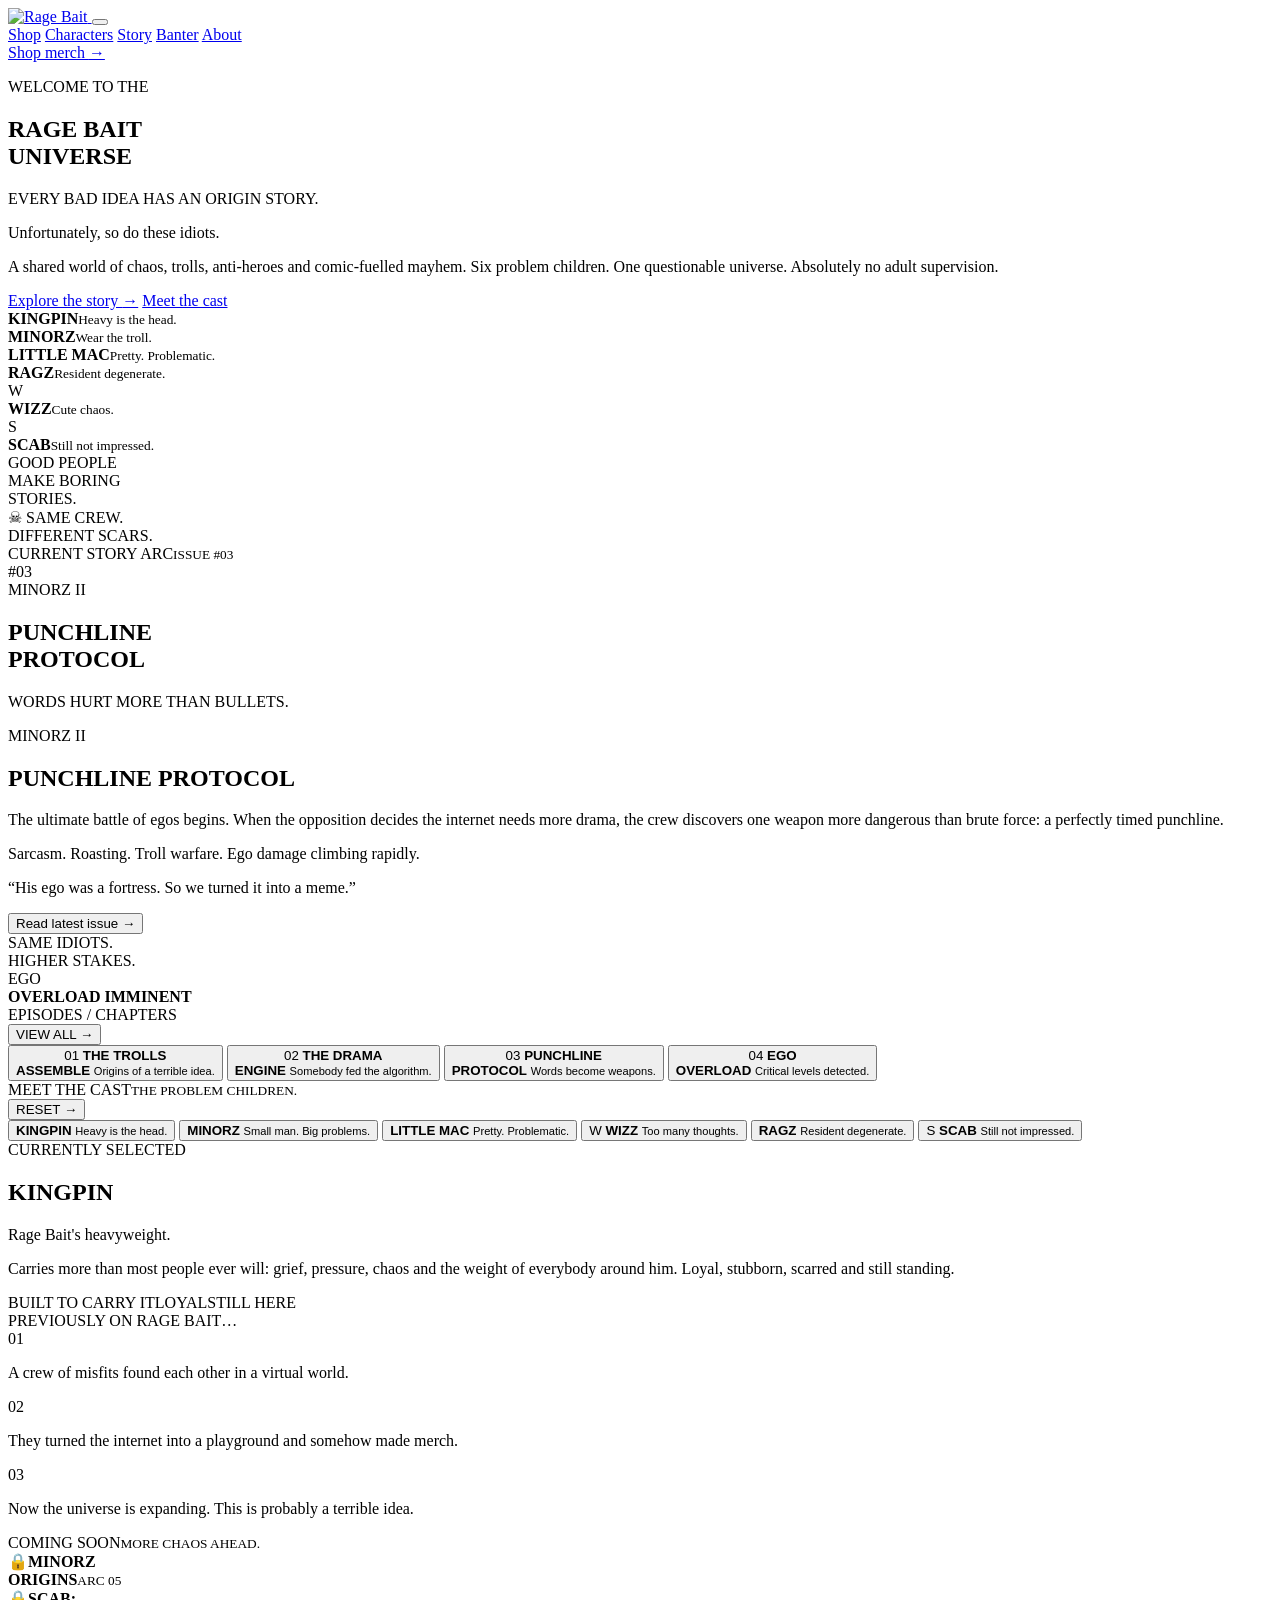
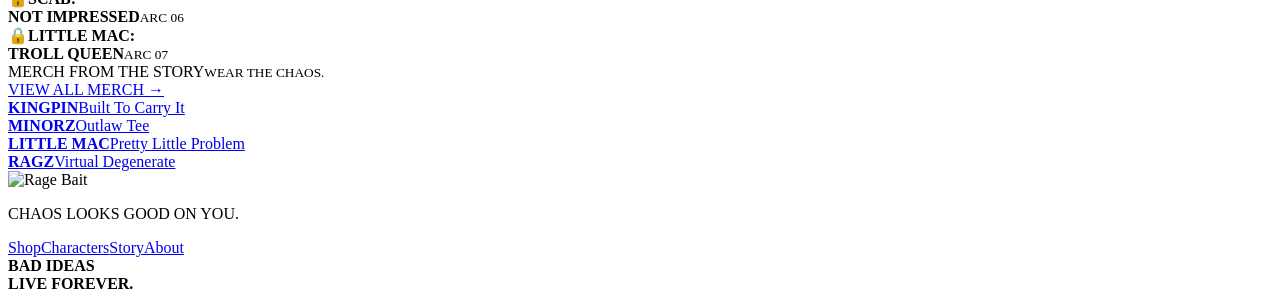
==== index.html @ 1a8d3528 "Add Universe preview homepage" ====
<!doctype html>
<html lang="en">
<head>
  <meta charset="utf-8">
  <meta name="viewport" content="width=device-width, initial-scale=1">
  <title>Rage Bait Universe | Stories, Characters & Chaos</title>
  <meta name="description" content="Enter the Rage Bait Universe. Meet the crew, follow the story arcs and discover the chaos behind the merch.">
  <link rel="preconnect" href="https://fonts.googleapis.com">
  <link rel="preconnect" href="https://fonts.gstatic.com" crossorigin>
  <link href="https://fonts.googleapis.com/css2?family=Anton&family=Inter:wght@400;600;700;800;900&display=swap" rel="stylesheet">
  <link rel="stylesheet" href="styles.css?v=universe1">
  <link rel="stylesheet" href="story.css?v=universe1">
</head>
<body class="universe-page">
  <div class="noise"></div>

  <header class="site-header universe-header">
    <a class="universe-logo" href="https://brokensoulsandbackroads.github.io/rage-bait-apparel/" aria-label="Rage Bait home">
      <img src="https://raw.githubusercontent.com/brokensoulsandbackroads/rage-bait-apparel/main/assets/logo-rage-bait-header.png" alt="Rage Bait">
    </a>

    <button class="universe-menu-toggle" id="universeMenuToggle" aria-expanded="false" aria-controls="universeNav" aria-label="Open navigation">
      <span></span><span></span><span></span>
    </button>

    <nav class="universe-nav" id="universeNav" aria-label="Primary">
      <a href="https://brokensoulsandbackroads.github.io/rage-bait-apparel/">Shop</a>
      <a href="#cast">Characters</a>
      <a class="active" href="#top">Story</a>
      <a href="https://brokensoulsandbackroads.github.io/rage-bait-apparel/banter-admin.html">Banter</a>
      <a href="https://brokensoulsandbackroads.github.io/rage-bait-apparel/#story">About</a>
    </nav>

    <a class="shop-pill" href="https://brokensoulsandbackroads.github.io/rage-bait-apparel/#products">Shop merch <span>→</span></a>
  </header>

  <main id="top">
    <section class="universe-hero">
      <div class="universe-hero-copy">
        <p class="paint-kicker">WELCOME TO THE</p>
        <h1><span>RAGE BAIT</span><br>UNIVERSE</h1>
        <p class="origin-line">EVERY BAD IDEA HAS AN ORIGIN STORY.</p>
        <p class="origin-sub">Unfortunately, so do these idiots.</p>
        <p class="hero-intro">A shared world of chaos, trolls, anti-heroes and comic-fuelled mayhem. Six problem children. One questionable universe. Absolutely no adult supervision.</p>
        <div class="hero-buttons">
          <a class="comic-button acid" href="#current-arc">Explore the story <span>→</span></a>
          <a class="comic-button ghost" href="#cast">Meet the cast</a>
        </div>
      </div>

      <div class="universe-hero-art" aria-label="Rage Bait character universe">
        <div class="hero-grid">
          <article class="hero-character kingpin">
            <div class="hero-character-art remote-photo kingpin-photo"></div>
            <div class="hero-character-label"><strong>KINGPIN</strong><small>Heavy is the head.</small></div>
          </article>
          <article class="hero-character minorz">
            <div class="hero-character-art remote-photo minorz-photo"></div>
            <div class="hero-character-label"><strong>MINORZ</strong><small>Wear the troll.</small></div>
          </article>
          <article class="hero-character littlemac">
            <div class="hero-character-art remote-photo littlemac-photo"></div>
            <div class="hero-character-label"><strong>LITTLE MAC</strong><small>Pretty. Problematic.</small></div>
          </article>
          <article class="hero-character ragz">
            <div class="hero-character-art remote-photo ragz-photo"></div>
            <div class="hero-character-label"><strong>RAGZ</strong><small>Resident degenerate.</small></div>
          </article>
          <article class="hero-character wizz placeholder-character">
            <div class="hero-character-art"><span>W</span></div>
            <div class="hero-character-label"><strong>WIZZ</strong><small>Cute chaos.</small></div>
          </article>
          <article class="hero-character scab placeholder-character">
            <div class="hero-character-art"><span>S</span></div>
            <div class="hero-character-label"><strong>SCAB</strong><small>Still not impressed.</small></div>
          </article>
        </div>
        <div class="hero-graffiti g1">GOOD PEOPLE<br>MAKE BORING<br>STORIES.</div>
        <div class="hero-graffiti g2">☠ SAME CREW.<br>DIFFERENT SCARS.</div>
      </div>
    </section>

    <div class="ripped-divider"></div>

    <section class="arc-section section-shell" id="current-arc">
      <div class="comic-section-title"><span>CURRENT STORY ARC</span><small>ISSUE #03</small></div>

      <div class="arc-feature">
        <article class="issue-cover issue-cover-main" tabindex="0" aria-label="Minorz II Punchline Protocol">
          <div class="issue-number">#03</div>
          <div class="issue-spray">MINORZ II</div>
          <h2>PUNCHLINE<br>PROTOCOL</h2>
          <div class="cover-art minorz-cover"></div>
          <p>WORDS HURT MORE THAN BULLETS.</p>
        </article>

        <div class="arc-copy">
          <p class="arc-overline">MINORZ II</p>
          <h2>PUNCHLINE PROTOCOL</h2>
          <p>The ultimate battle of egos begins. When the opposition decides the internet needs more drama, the crew discovers one weapon more dangerous than brute force: a perfectly timed punchline.</p>
          <p>Sarcasm. Roasting. Troll warfare. Ego damage climbing rapidly.</p>
          <p class="arc-quote">“His ego was a fortress. So we turned it into a meme.”</p>
          <button class="comic-button acid" type="button" data-open-chapter="03">Read latest issue <span>→</span></button>
        </div>

        <div class="arc-side-panel">
          <span class="hand-note">SAME IDIOTS.<br>HIGHER STAKES.</span>
          <div class="ego-meter">
            <span>EGO</span>
            <div class="meter-track"><div class="meter-fill"></div></div>
            <strong>OVERLOAD IMMINENT</strong>
          </div>
        </div>
      </div>
    </section>

    <section class="chapters-section section-shell" id="chapters">
      <div class="section-row-title">
        <div class="comic-section-title"><span>EPISODES / CHAPTERS</span></div>
        <button class="text-button" type="button" id="showAllChapters">VIEW ALL →</button>
      </div>

      <div class="chapter-grid">
        <button class="chapter-card" type="button" data-chapter="01">
          <span class="chapter-no">01</span>
          <span class="chapter-art trolls-art"></span>
          <strong>THE TROLLS<br>ASSEMBLE</strong>
          <small>Origins of a terrible idea.</small>
        </button>
        <button class="chapter-card" type="button" data-chapter="02">
          <span class="chapter-no">02</span>
          <span class="chapter-art drama-art"></span>
          <strong>THE DRAMA<br>ENGINE</strong>
          <small>Somebody fed the algorithm.</small>
        </button>
        <button class="chapter-card active" type="button" data-chapter="03">
          <span class="chapter-no">03</span>
          <span class="chapter-art protocol-art"></span>
          <strong>PUNCHLINE<br>PROTOCOL</strong>
          <small>Words become weapons.</small>
        </button>
        <button class="chapter-card" type="button" data-chapter="04">
          <span class="chapter-no">04</span>
          <span class="chapter-art ego-art"></span>
          <strong>EGO<br>OVERLOAD</strong>
          <small>Critical levels detected.</small>
        </button>
      </div>
    </section>

    <section class="cast-section section-shell" id="cast">
      <div class="section-row-title">
        <div class="comic-section-title"><span>MEET THE CAST</span><small>THE PROBLEM CHILDREN.</small></div>
        <button class="text-button" type="button" id="resetCast">RESET →</button>
      </div>

      <div class="cast-layout">
        <div class="cast-grid" id="castGrid">
          <button class="cast-card active" type="button" data-cast="kingpin">
            <span class="cast-portrait kingpin-photo"></span>
            <strong>KINGPIN</strong>
            <small>Heavy is the head.</small>
          </button>
          <button class="cast-card" type="button" data-cast="minorz">
            <span class="cast-portrait minorz-photo"></span>
            <strong>MINORZ</strong>
            <small>Small man. Big problems.</small>
          </button>
          <button class="cast-card" type="button" data-cast="littlemac">
            <span class="cast-portrait littlemac-photo"></span>
            <strong>LITTLE MAC</strong>
            <small>Pretty. Problematic.</small>
          </button>
          <button class="cast-card" type="button" data-cast="wizz">
            <span class="cast-portrait cast-placeholder wizz-placeholder">W</span>
            <strong>WIZZ</strong>
            <small>Too many thoughts.</small>
          </button>
          <button class="cast-card" type="button" data-cast="ragz">
            <span class="cast-portrait ragz-photo"></span>
            <strong>RAGZ</strong>
            <small>Resident degenerate.</small>
          </button>
          <button class="cast-card" type="button" data-cast="scab">
            <span class="cast-portrait cast-placeholder scab-placeholder">S</span>
            <strong>SCAB</strong>
            <small>Still not impressed.</small>
          </button>
        </div>

        <aside class="cast-profile" id="castProfile" aria-live="polite">
          <span class="profile-kicker">CURRENTLY SELECTED</span>
          <h2 id="castName">KINGPIN</h2>
          <p class="profile-role" id="castRole">Rage Bait's heavyweight.</p>
          <p id="castBio">Carries more than most people ever will: grief, pressure, chaos and the weight of everybody around him. Loyal, stubborn, scarred and still standing.</p>
          <div class="profile-tags" id="castTags"><span>BUILT TO CARRY IT</span><span>LOYAL</span><span>STILL HERE</span></div>
        </aside>
      </div>
    </section>

    <section class="recap-coming section-shell">
      <div class="recap-block">
        <div class="comic-section-title"><span>PREVIOUSLY ON RAGE BAIT…</span></div>
        <div class="recap-panels">
          <article><span>01</span><p>A crew of misfits found each other in a virtual world.</p></article>
          <article><span>02</span><p>They turned the internet into a playground and somehow made merch.</p></article>
          <article><span>03</span><p>Now the universe is expanding. This is probably a terrible idea.</p></article>
        </div>
      </div>

      <div class="coming-block">
        <div class="comic-section-title"><span>COMING SOON</span><small>MORE CHAOS AHEAD.</small></div>
        <div class="coming-grid">
          <article class="locked-arc"><span>🔒</span><strong>MINORZ<br>ORIGINS</strong><small>ARC 05</small></article>
          <article class="locked-arc"><span>🔒</span><strong>SCAB:<br>NOT IMPRESSED</strong><small>ARC 06</small></article>
          <article class="locked-arc"><span>🔒</span><strong>LITTLE MAC:<br>TROLL QUEEN</strong><small>ARC 07</small></article>
        </div>
      </div>
    </section>

    <section class="story-merch section-shell" id="story-merch">
      <div class="section-row-title">
        <div class="comic-section-title"><span>MERCH FROM THE STORY</span><small>WEAR THE CHAOS.</small></div>
        <a class="text-button link-button" href="https://brokensoulsandbackroads.github.io/rage-bait-apparel/#products">VIEW ALL MERCH →</a>
      </div>

      <div class="story-merch-grid">
        <a class="story-product" href="https://brokensoulsandbackroads.github.io/rage-bait-apparel/#products">
          <div class="merch-image kingpin-merch"></div>
          <strong>KINGPIN</strong><span>Built To Carry It</span>
        </a>
        <a class="story-product" href="https://brokensoulsandbackroads.github.io/rage-bait-apparel/tees.html">
          <div class="merch-image minorz-merch"></div>
          <strong>MINORZ</strong><span>Outlaw Tee</span>
        </a>
        <a class="story-product" href="https://brokensoulsandbackroads.github.io/rage-bait-apparel/tees.html">
          <div class="merch-image littlemac-merch"></div>
          <strong>LITTLE MAC</strong><span>Pretty Little Problem</span>
        </a>
        <a class="story-product" href="https://brokensoulsandbackroads.github.io/rage-bait-apparel/hoodies.html">
          <div class="merch-image ragz-merch"></div>
          <strong>RAGZ</strong><span>Virtual Degenerate</span>
        </a>
      </div>
    </section>
  </main>

  <footer class="universe-footer">
    <img src="https://raw.githubusercontent.com/brokensoulsandbackroads/rage-bait-apparel/main/assets/logo-rage-bait-header.png" alt="Rage Bait">
    <p>CHAOS LOOKS GOOD ON YOU.</p>
    <nav aria-label="Footer"><a href="https://brokensoulsandbackroads.github.io/rage-bait-apparel/">Shop</a><a href="#cast">Characters</a><a href="#top">Story</a><a href="https://brokensoulsandbackroads.github.io/rage-bait-apparel/#story">About</a></nav>
    <strong>BAD IDEAS<br>LIVE FOREVER.</strong>
  </footer>

  <dialog class="chapter-dialog" id="chapterDialog">
    <button class="dialog-close" id="chapterClose" type="button" aria-label="Close chapter">×</button>
    <span class="profile-kicker" id="dialogIssue">ISSUE 03</span>
    <h2 id="dialogTitle">PUNCHLINE PROTOCOL</h2>
    <p id="dialogCopy">The comic reader is ready. Story panels will drop into this viewer as the artwork is created.</p>
    <div class="dialog-status"><span></span> COMIC ART IN PRODUCTION</div>
  </dialog>

  <script src="story.js?v=universe1"></script>
</body>
</html>
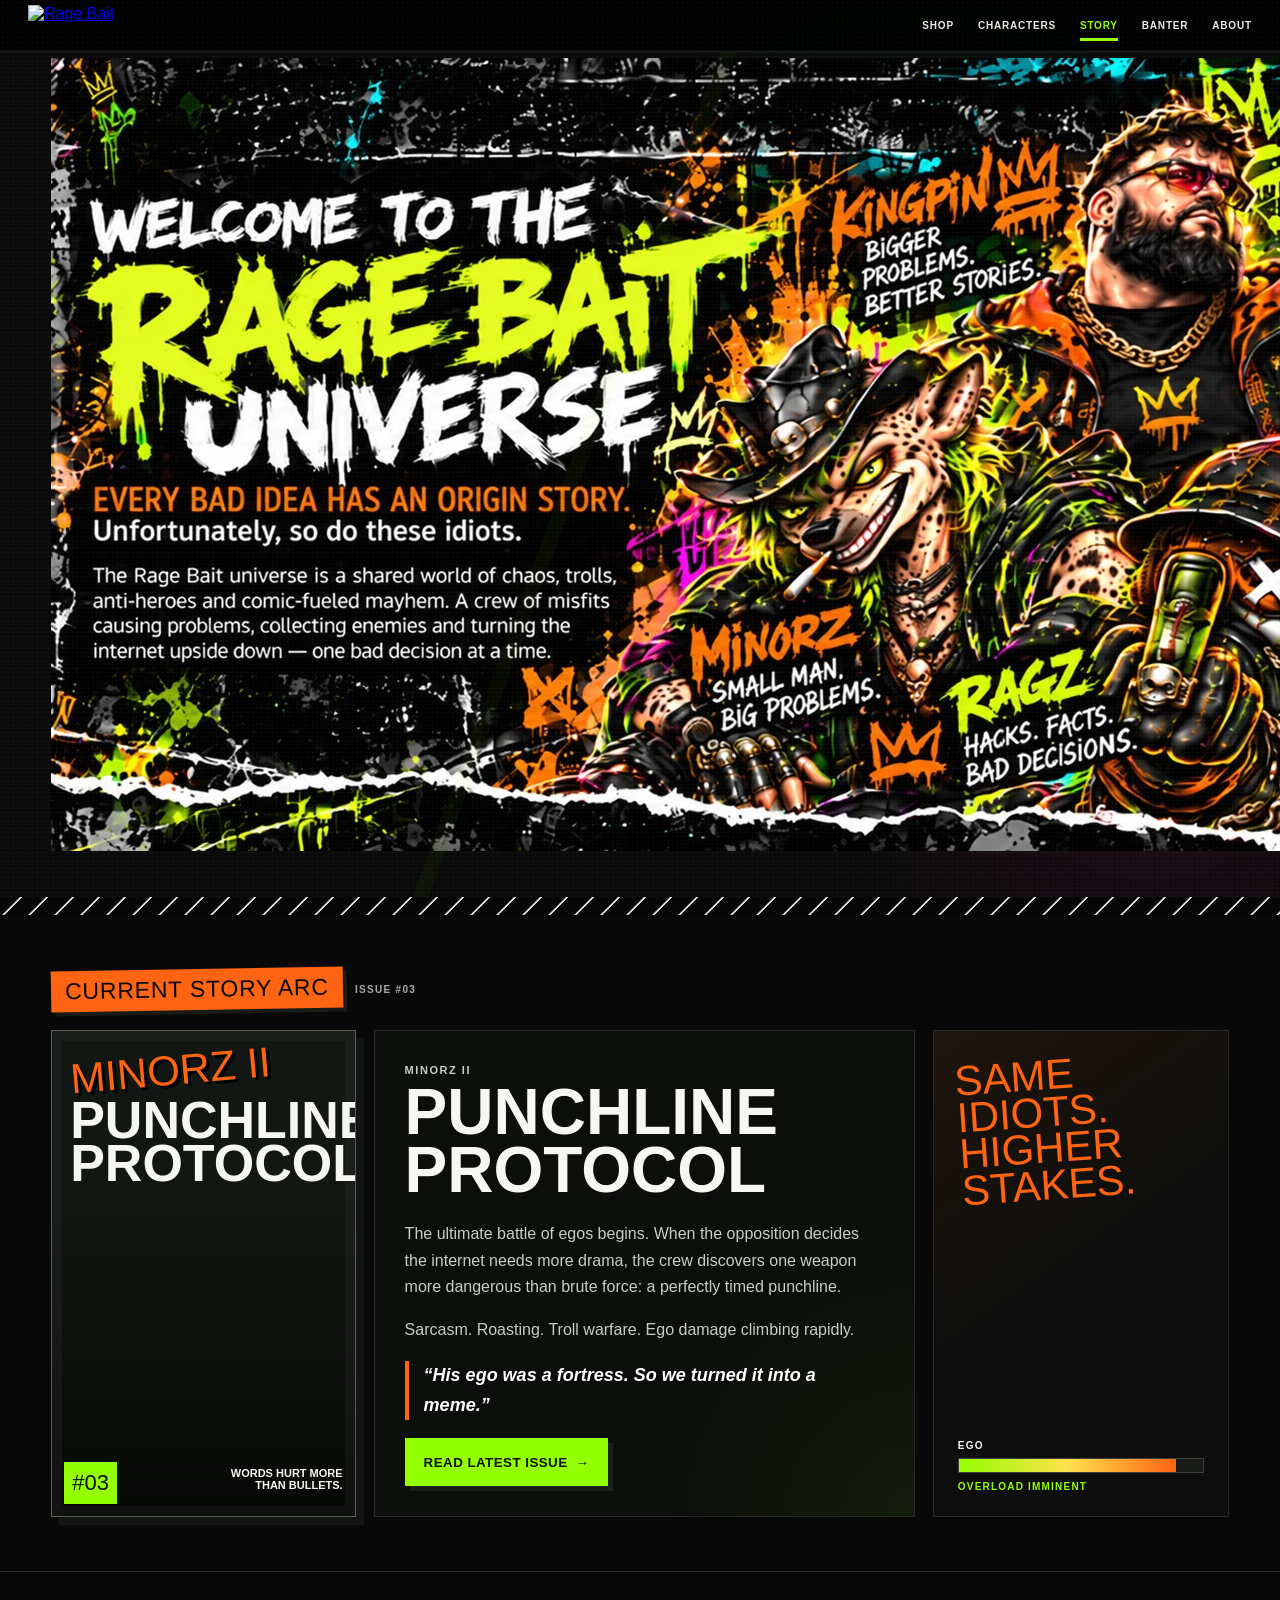
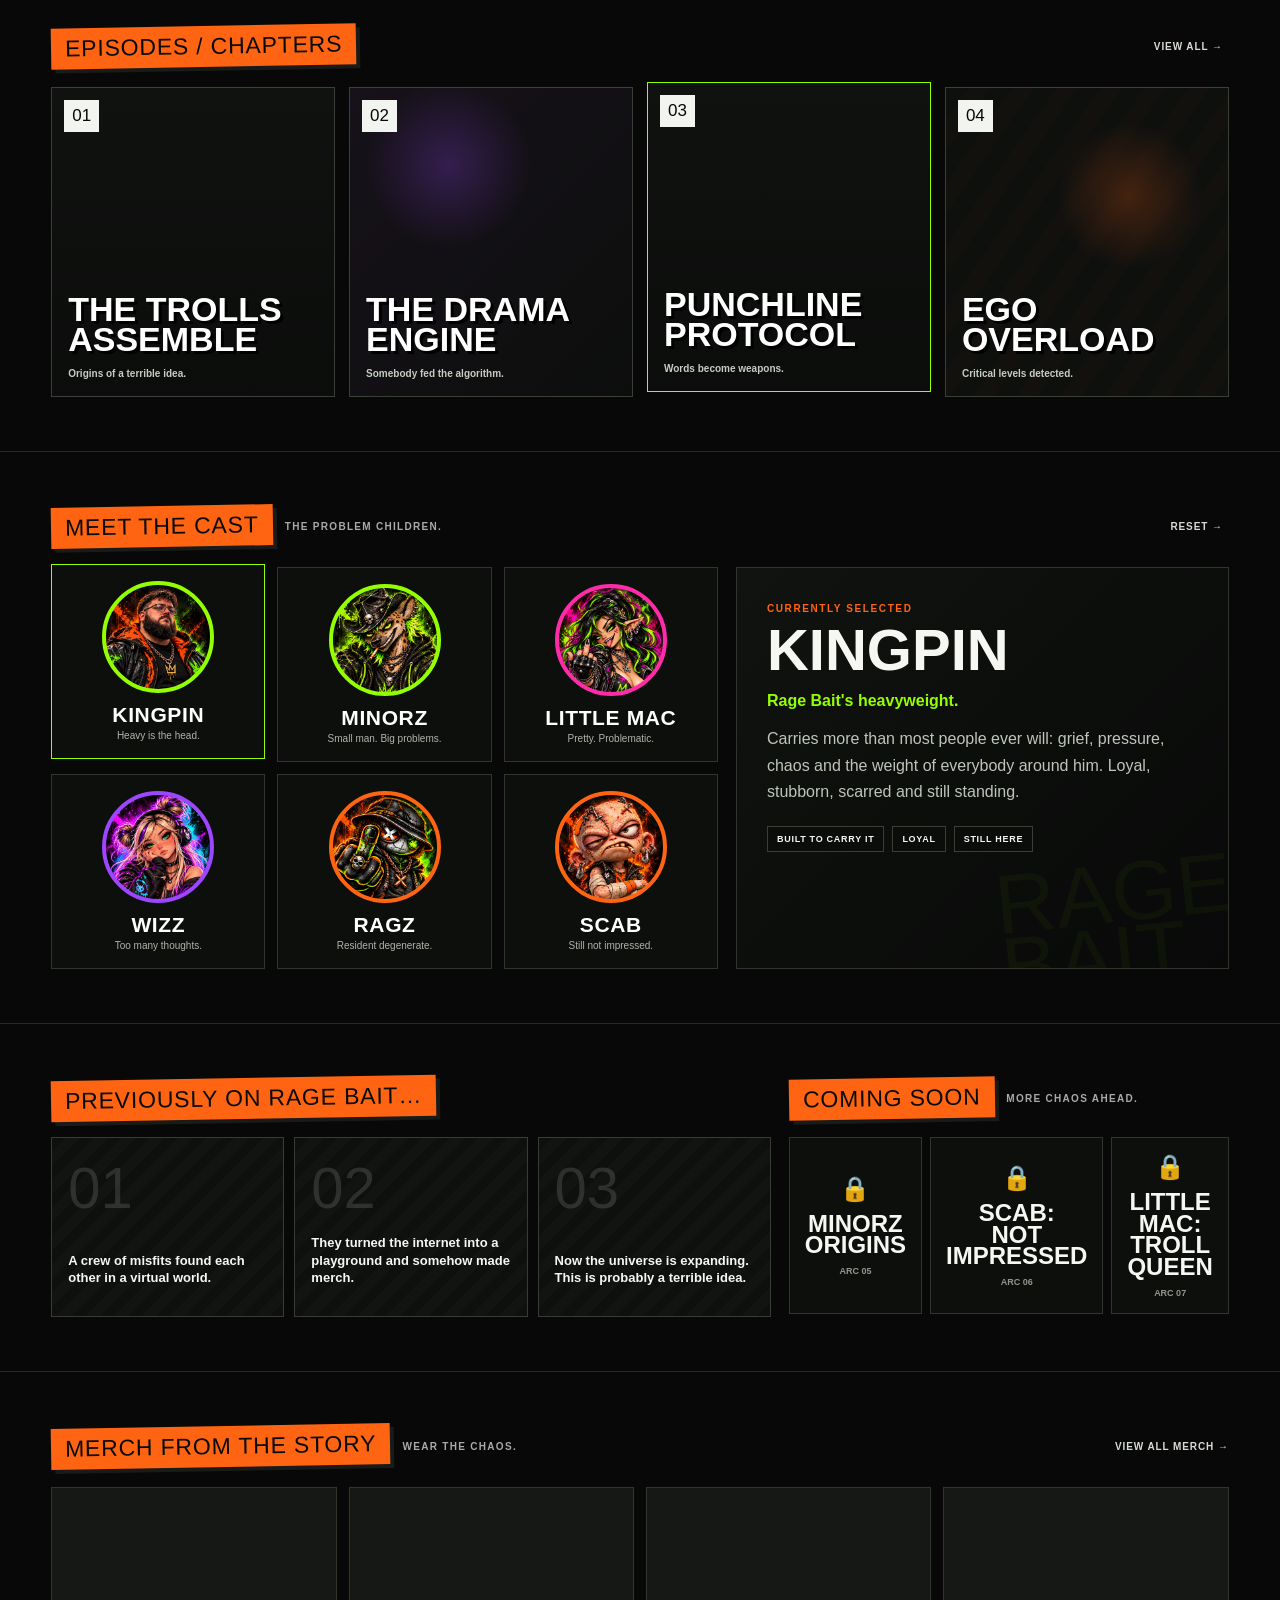
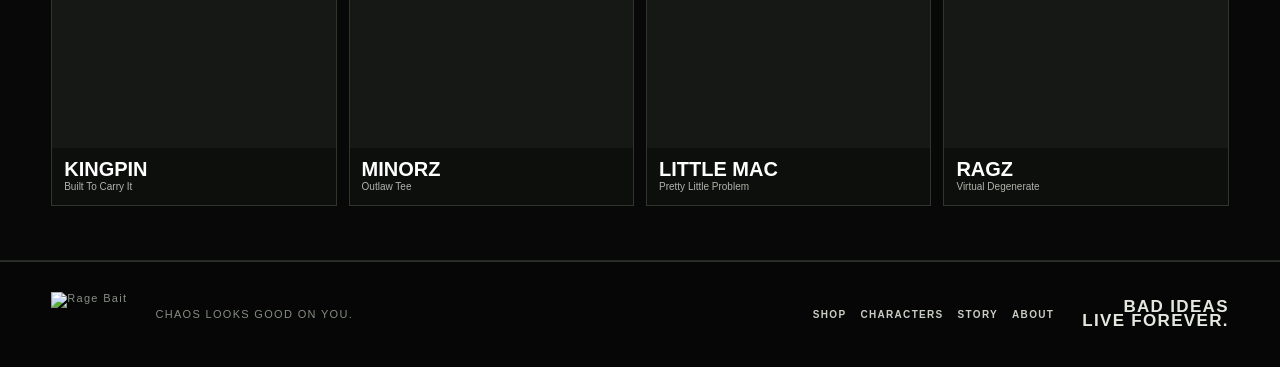
==== commit 4d46b1e7: "Use approved Rage Bait Universe banner hero" ====
--- a/index.html
+++ b/index.html
@@ -9,7 +9,7 @@
   <link rel="preconnect" href="https://fonts.gstatic.com" crossorigin>
   <link href="https://fonts.googleapis.com/css2?family=Anton&family=Inter:wght@400;600;700;800;900&display=swap" rel="stylesheet">
   <link rel="stylesheet" href="styles.css?v=universe1">
-  <link rel="stylesheet" href="story.css?v=universe1">
+  <link rel="stylesheet" href="story.css?v=banner1">
 </head>
 <body class="universe-page">
   <div class="noise"></div>
@@ -35,49 +35,14 @@
   </header>
 
   <main id="top">
-    <section class="universe-hero">
-      <div class="universe-hero-copy">
-        <p class="paint-kicker">WELCOME TO THE</p>
-        <h1><span>RAGE BAIT</span><br>UNIVERSE</h1>
-        <p class="origin-line">EVERY BAD IDEA HAS AN ORIGIN STORY.</p>
-        <p class="origin-sub">Unfortunately, so do these idiots.</p>
-        <p class="hero-intro">A shared world of chaos, trolls, anti-heroes and comic-fuelled mayhem. Six problem children. One questionable universe. Absolutely no adult supervision.</p>
-        <div class="hero-buttons">
-          <a class="comic-button acid" href="#current-arc">Explore the story <span>→</span></a>
-          <a class="comic-button ghost" href="#cast">Meet the cast</a>
-        </div>
-      </div>
-
-      <div class="universe-hero-art" aria-label="Rage Bait character universe">
-        <div class="hero-grid">
-          <article class="hero-character kingpin">
-            <div class="hero-character-art remote-photo kingpin-photo"></div>
-            <div class="hero-character-label"><strong>KINGPIN</strong><small>Heavy is the head.</small></div>
-          </article>
-          <article class="hero-character minorz">
-            <div class="hero-character-art remote-photo minorz-photo"></div>
-            <div class="hero-character-label"><strong>MINORZ</strong><small>Wear the troll.</small></div>
-          </article>
-          <article class="hero-character littlemac">
-            <div class="hero-character-art remote-photo littlemac-photo"></div>
-            <div class="hero-character-label"><strong>LITTLE MAC</strong><small>Pretty. Problematic.</small></div>
-          </article>
-          <article class="hero-character ragz">
-            <div class="hero-character-art remote-photo ragz-photo"></div>
-            <div class="hero-character-label"><strong>RAGZ</strong><small>Resident degenerate.</small></div>
-          </article>
-          <article class="hero-character wizz placeholder-character">
-            <div class="hero-character-art"><span>W</span></div>
-            <div class="hero-character-label"><strong>WIZZ</strong><small>Cute chaos.</small></div>
-          </article>
-          <article class="hero-character scab placeholder-character">
-            <div class="hero-character-art"><span>S</span></div>
-            <div class="hero-character-label"><strong>SCAB</strong><small>Still not impressed.</small></div>
-          </article>
-        </div>
-        <div class="hero-graffiti g1">GOOD PEOPLE<br>MAKE BORING<br>STORIES.</div>
-        <div class="hero-graffiti g2">☠ SAME CREW.<br>DIFFERENT SCARS.</div>
-      </div>
+    <section class="universe-hero banner-hero" id="top">
+      <img
+        class="banner-hero-image"
+        src="story-assets/characters/rage-bait-universe-hero.webp"
+        alt="Welcome to the Rage Bait Universe"
+        width="1983"
+        height="793"
+      >
     </section>
 
     <div class="ripped-divider"></div>
--- a/styles.css
+++ b/styles.css
@@ -0,0 +1 @@
+:root{--bg:#080908;--panel:#111311;--panel2:#181b18;--acid:#8cff00;--acid2:#b7ff4a;--text:#f4f6f0;--muted:#a3aa9e;--line:#2a3028}*{box-sizing:border-box}html{scroll-behavior:smooth}body{margin:0;background:var(--bg);color:var(--text);font-family:Inter,Arial,sans-serif;overflow-x:hidden}.noise{position:fixed;inset:0;pointer-events:none;opacity:.05;z-index:99;background-image:radial-gradient(#fff .7px,transparent .7px);background-size:5px 5px;mix-blend-mode:screen}.site-header{height:76px;display:flex;align-items:center;justify-content:space-between;padding:0 4vw;border-bottom:1px solid var(--line);position:sticky;top:0;background:rgba(8,9,8,.94);backdrop-filter:blur(14px);z-index:50}.brand{display:flex;flex-direction:column;text-decoration:none;color:white;font-family:Anton,sans-serif;letter-spacing:.05em;line-height:.85}.brand span{font-size:28px;transform:skew(-6deg)}.brand small{font:700 8px Inter,sans-serif;letter-spacing:.62em;color:var(--acid);padding-left:4px;margin-top:8px}.desktop-nav{display:flex;gap:28px}.desktop-nav a{color:#c9cec6;text-decoration:none;font-weight:700;font-size:14px}.desktop-nav a:hover,.desktop-nav .active{color:var(--acid)}.mobile-menu-toggle{display:none;width:42px;height:42px;border:1px solid var(--line);background:#101210;align-items:center;justify-items:center;align-content:center;gap:5px;padding:0;cursor:pointer}.mobile-menu-toggle span{display:block;width:20px;height:2px;background:#fff;transition:transform .2s ease,opacity .2s ease}.mobile-menu-toggle[aria-expanded="true"] span:nth-child(1){transform:translateY(7px) rotate(45deg)}.mobile-menu-toggle[aria-expanded="true"] span:nth-child(2){opacity:0}.mobile-menu-toggle[aria-expanded="true"] span:nth-child(3){transform:translateY(-7px) rotate(-45deg)}.mobile-nav{position:absolute;top:100%;left:0;right:0;background:rgba(8,9,8,.98);border-top:1px solid #151915;border-bottom:1px solid var(--line);box-shadow:0 22px 38px rgba(0,0,0,.45);padding:10px 4vw 16px;display:flex;flex-direction:column;opacity:0;visibility:hidden;pointer-events:none;transform:translateY(-8px);transition:opacity .18s ease,transform .18s ease,visibility .18s ease}.mobile-nav.open{opacity:1;visibility:visible;pointer-events:auto;transform:translateY(0)}.mobile-nav a{color:#dce1d9;text-decoration:none;font-family:Anton,sans-serif;font-size:28px;letter-spacing:.03em;text-transform:uppercase;padding:12px 2px;border-bottom:1px solid #1f241e}.mobile-nav a:last-child{border-bottom:0}.mobile-nav a:hover,.mobile-nav a:focus,.mobile-nav .active{color:var(--acid)}.cart-button{border:1px solid var(--line);background:#101210;color:#fff;padding:10px 14px;font-weight:800;cursor:pointer}.cart-button span{color:var(--acid);margin-left:5px}.hero{min-height:650px;padding:54px 4vw 30px;display:grid;grid-template-columns:1.03fr .97fr;align-items:center;position:relative;overflow:hidden;background:radial-gradient(circle at 75% 35%,rgba(140,255,0,.12),transparent 28%),linear-gradient(135deg,#0c0e0c,#070807)}.hero:before{content:"";position:absolute;inset:0;background:linear-gradient(90deg,transparent 49%,rgba(255,255,255,.03) 50%,transparent 51%);background-size:30px 30px;opacity:.25}.hero-copy,.hero-art{position:relative;z-index:2}.eyebrow{font-size:12px;font-weight:800;letter-spacing:.18em;color:var(--acid)}h1,h2,h3{margin:0}.hero h1{font-family:Anton,sans-serif;font-size:clamp(72px,9.2vw,150px);line-height:.82;letter-spacing:-.02em;margin:20px 0 24px;max-width:780px;transform:skew(-3deg)}.hero h1 em{font-style:normal;color:var(--acid);text-shadow:0 0 28px rgba(140,255,0,.18)}.hero-copy>p{font-size:20px;color:#d5d9d1;letter-spacing:.05em}.hero-actions{display:flex;gap:14px;margin-top:32px}.cta,.ghost{display:inline-flex;align-items:center;justify-content:center;min-height:48px;padding:0 22px;text-decoration:none;text-transform:uppercase;font-weight:900;font-size:13px;letter-spacing:.04em}.cta{background:var(--acid);color:#071006;box-shadow:0 0 32px rgba(140,255,0,.2)}.ghost{border:1px solid #394038;color:#fff}.micro-badges{display:flex;gap:18px;flex-wrap:wrap;margin-top:30px;color:#9ba397;font-size:11px;font-weight:700;text-transform:uppercase;letter-spacing:.08em}.hero-art{min-height:520px;display:grid;place-items:center}.hero-art img{width:min(620px,100%);filter:drop-shadow(0 28px 50px rgba(0,0,0,.6))}.scribble{position:absolute;font-family:Anton,sans-serif;letter-spacing:.04em;color:#daddd7;opacity:.72;transform:rotate(-7deg)}.s1{right:0;top:25px;font-size:22px}.s2{right:6%;bottom:55px;font-size:26px;color:var(--acid);transform:rotate(8deg)}.ticker{overflow:hidden;border-top:1px solid var(--line);border-bottom:1px solid var(--line);background:var(--acid);color:#081006;white-space:nowrap}.ticker div{font-family:Anton,sans-serif;font-size:26px;letter-spacing:.06em;padding:12px 0;animation:scroll 18s linear infinite}@keyframes scroll{from{transform:translateX(0)}to{transform:translateX(-50%)}}.section{padding:72px 4vw}.section-heading{display:flex;justify-content:space-between;align-items:end;margin-bottom:26px}.section-heading h2,.story h2{font-family:Anton,sans-serif;font-size:clamp(38px,5vw,68px);letter-spacing:.01em;margin-top:8px}.section-heading>a{color:var(--acid);text-decoration:none;font-weight:800;font-size:13px}.product-grid{display:grid;grid-template-columns:repeat(4,1fr);gap:16px}.product-card{background:#0d0f0d;border:1px solid var(--line);overflow:hidden;transition:.2s}.product-card:hover{transform:translateY(-4px);border-color:#4f5c49}.product-image{aspect-ratio:1/1;background:#1b1d1a;display:grid;place-items:center;position:relative;overflow:hidden}.product-image:before,.product-image:after{content:"";position:absolute;inset:12%;border:1px solid rgba(255,255,255,.07);transform:rotate(12deg)}.product-image:after{transform:rotate(-9deg);inset:20%}.product-image span{font-family:Anton,sans-serif;position:relative;z-index:3;text-align:center;color:var(--acid);font-size:clamp(28px,3vw,50px);line-height:.9;transform:rotate(-5deg);text-shadow:5px 5px 0 #000}.hoodie-art span{color:#fff;font-size:35px}.cap-art{background:radial-gradient(circle at center,#293026,#101210 55%)}.cap-art span{padding:30px 44px;border:8px solid #080908;border-radius:50% 50% 35% 35%;background:#101310}.sticker-art span{background:#f5f5ef;color:#0a0b0a;padding:18px;transform:rotate(5deg);box-shadow:10px 10px 0 var(--acid);text-shadow:none}.product-info{display:flex;justify-content:space-between;gap:12px;padding:18px}.product-info h3{font-size:15px;text-transform:uppercase}.product-info p{margin:6px 0 0;color:var(--muted);font-size:12px}.product-info strong{color:var(--acid);white-space:nowrap}.add-cart{width:100%;border:0;border-top:1px solid var(--line);background:#141714;color:white;padding:13px;font-weight:900;text-transform:uppercase;cursor:pointer}.add-cart:hover{background:var(--acid);color:#081006}.collections{display:grid;grid-template-columns:repeat(4,1fr);gap:10px;padding-top:15px}.collection{min-height:210px;padding:24px;display:flex;flex-direction:column;justify-content:space-between;text-decoration:none;color:white;border:1px solid var(--line);position:relative;overflow:hidden;background:#101210}.collection:before{content:"";position:absolute;width:150px;height:150px;border:30px solid rgba(140,255,0,.08);border-radius:50%;right:-45px;bottom:-50px}.collection span,.collection small{position:relative;z-index:2}.collection span{font-family:Anton,sans-serif;font-size:32px;line-height:.95}.collection small{color:var(--acid);font-weight:800}.collection:hover{background:#171b16}.c2,.c4{background:#151815}.story{display:grid;grid-template-columns:1.1fr .9fr;gap:40px;align-items:stretch}.story-copy,.join-panel{border:1px solid var(--line);padding:42px;background:#0e100e}.story-copy p{max-width:720px;color:#bcc2b9;line-height:1.8}.story-tag{font-size:11px!important;letter-spacing:.2em;color:var(--acid)!important;font-weight:800}.join-panel{background:linear-gradient(135deg,#111510,#0a0c0a);display:flex;flex-direction:column;justify-content:center}.join-panel h3{font-family:Anton,sans-serif;font-size:48px;margin:10px 0}.join-panel p{color:#abb1a7}.join-panel form{display:flex;gap:8px;margin-top:16px}.join-panel input{flex:1;min-width:0;background:#080908;border:1px solid #3b4238;color:white;padding:14px}.join-panel button{background:var(--acid);border:0;padding:0 18px;font-weight:900;cursor:pointer}.form-status{min-height:18px;color:var(--acid)!important;font-size:12px}footer{border-top:1px solid var(--line);padding:30px 4vw;display:flex;align-items:center;justify-content:space-between;color:#868e82;font-size:11px;letter-spacing:.12em}.footer-brand span{font-size:18px}.cart-drawer{position:fixed;right:0;top:0;width:min(420px,92vw);height:100vh;background:#0b0d0b;border-left:1px solid var(--line);z-index:101;padding:22px;transform:translateX(105%);transition:.25s;display:flex;flex-direction:column}.cart-drawer.open{transform:translateX(0)}.cart-head{display:flex;justify-content:space-between;align-items:center}.cart-head h2{font-family:Anton,sans-serif;font-size:38px}.cart-head button{background:none;border:0;color:white;font-size:35px;cursor:pointer}.cart-items{flex:1;padding:24px 0;color:#c5cbc1}.cart-item{display:flex;justify-content:space-between;padding:14px 0;border-bottom:1px solid var(--line)}.checkout{border:0;background:#2a2f27;color:#767d72;padding:16px;font-weight:900;text-transform:uppercase}.cart-backdrop{position:fixed;inset:0;background:rgba(0,0,0,.68);z-index:100;opacity:0;pointer-events:none;transition:.2s}.cart-backdrop.show{opacity:1;pointer-events:auto}@media(max-width:980px){.desktop-nav{display:none}.mobile-menu-toggle{display:grid;margin-left:auto;margin-right:8px}.hero{grid-template-columns:1fr;padding-top:70px}.hero-art{min-height:400px}.product-grid{grid-template-columns:repeat(2,1fr)}.collections{grid-template-columns:repeat(2,1fr)}.story{grid-template-columns:1fr}}@media(min-width:981px){.mobile-nav,.mobile-menu-toggle{display:none!important}}@media(max-width:620px){.site-header{height:68px;padding-left:5vw;padding-right:5vw}.brand span{font-size:23px}.mobile-menu-toggle{width:38px;height:38px;margin-right:6px}.cart-button{padding:9px 10px;font-size:12px}.mobile-nav{padding-left:5vw;padding-right:5vw}.mobile-nav a{font-size:25px}.hero{padding:42px 5vw 20px}.hero h1{font-size:66px}.hero-copy>p{font-size:16px}.hero-art{min-height:310px}.scribble{display:none}.micro-badges{display:none}.section{padding:54px 5vw}.section-heading{align-items:start}.section-heading h2{font-size:42px}.product-grid,.collections{grid-template-columns:1fr}.collection{min-height:150px}.story-copy,.join-panel{padding:28px}.join-panel form{flex-direction:column}.join-panel button{padding:14px}footer{flex-direction:column;gap:20px;text-align:center}}
--- a/story.css
+++ b/story.css
@@ -0,0 +1,561 @@
+:root{
+  --rb-green:#93ff00;
+  --rb-orange:#ff6412;
+  --rb-pink:#ff2ba9;
+  --rb-cyan:#25d9ff;
+  --rb-purple:#9c46ff;
+  --rb-paper:#eee9dc;
+}
+.universe-page{background:#050605;color:#f6f7f3}
+.universe-page::before{content:"";position:fixed;inset:0;pointer-events:none;z-index:80;background-image:linear-gradient(rgba(255,255,255,.015) 1px,transparent 1px),linear-gradient(90deg,rgba(255,255,255,.012) 1px,transparent 1px);background-size:4px 4px;mix-blend-mode:screen}
+.universe-header{height:74px;border-bottom-color:#232823;background:#070807f2}
+.universe-logo img{display:block;height:52px;width:auto}
+.universe-nav{display:flex;gap:28px;align-items:center}
+.universe-nav a{position:relative;color:#e9ece6;text-decoration:none;font-size:12px;font-weight:900;text-transform:uppercase;letter-spacing:.08em}
+.universe-nav a::after{content:"";position:absolute;left:0;right:100%;bottom:-10px;height:3px;background:var(--rb-green);transition:right .2s}
+.universe-nav a:hover,.universe-nav a.active{color:var(--rb-green)}
+.universe-nav a:hover::after,.universe-nav a.active::after{right:0}
+.shop-pill{background:var(--rb-green);color:#071005;text-decoration:none;font-weight:900;text-transform:uppercase;font-size:11px;padding:11px 14px;letter-spacing:.04em}
+.universe-menu-toggle{display:none;background:#111;border:1px solid #303530;width:40px;height:40px;padding:8px}
+.universe-menu-toggle span{display:block;height:2px;background:#fff;margin:5px 0}
+.universe-hero{min-height:650px;padding:58px 4vw 46px;display:grid;grid-template-columns:.92fr 1.38fr;gap:24px;align-items:center;position:relative;overflow:hidden;background:radial-gradient(circle at 72% 35%,rgba(20,110,84,.2),transparent 34%),radial-gradient(circle at 90% 85%,rgba(255,43,169,.08),transparent 25%),#080908}
+.universe-hero::before{content:"";position:absolute;inset:0;background:linear-gradient(110deg,transparent 0 46%,rgba(147,255,0,.035) 46% 47%,transparent 47%),repeating-linear-gradient(0deg,transparent 0 42px,rgba(255,255,255,.017) 43px);pointer-events:none}
+.universe-hero-copy,.universe-hero-art{position:relative;z-index:2}
+.paint-kicker{font-family:Anton,sans-serif;font-size:clamp(28px,3.1vw,48px);margin:0 0 4px;transform:rotate(-1deg)}
+.universe-hero h1{font-family:Anton,sans-serif;font-size:clamp(68px,8vw,138px);line-height:.78;letter-spacing:-.025em;margin:0 0 24px;transform:skew(-3deg)}
+.universe-hero h1 span{color:var(--rb-green);text-shadow:5px 5px 0 #101;position:relative}
+.origin-line{color:var(--rb-orange);font-weight:900;font-size:15px;letter-spacing:.04em;margin:0 0 3px}
+.origin-sub{font-weight:800;margin:0 0 18px;color:#fff}
+.hero-intro{max-width:620px;color:#c8cec4;line-height:1.65;margin:0}
+.hero-buttons{display:flex;gap:10px;flex-wrap:wrap;margin-top:26px}
+.comic-button{border:0;display:inline-flex;align-items:center;gap:8px;min-height:48px;padding:0 19px;text-decoration:none;text-transform:uppercase;font-weight:900;letter-spacing:.035em;cursor:pointer;font-family:Inter,sans-serif}
+.comic-button.acid{background:var(--rb-green);color:#071005;box-shadow:5px 5px 0 #1a1d18}
+.comic-button.ghost{background:#0e100e;color:#fff;border:1px solid #4b5149}
+.universe-hero-art{min-height:530px}
+.hero-grid{position:absolute;inset:0;display:grid;grid-template-columns:repeat(12,1fr);grid-template-rows:repeat(10,1fr);gap:10px;transform:rotate(.5deg)}
+.hero-character{position:relative;overflow:hidden;border:1px solid #2d332d;background:#0e110e;box-shadow:0 16px 28px rgba(0,0,0,.4)}
+.hero-character::before{content:"";position:absolute;inset:0;z-index:1;background:linear-gradient(180deg,transparent 52%,rgba(0,0,0,.87) 100%)}
+.hero-character-art{position:absolute;inset:0;background:#141714;display:grid;place-items:center;font-family:Anton,sans-serif;font-size:84px}
+.hero-character-label{position:absolute;left:12px;bottom:10px;z-index:3;text-shadow:2px 2px 0 #000}
+.hero-character-label strong{display:block;font-family:Anton,sans-serif;font-size:25px;letter-spacing:.03em}
+.hero-character-label small{font-size:10px;font-weight:800;text-transform:uppercase;color:#dce1d8}
+.hero-character.kingpin{grid-column:5/10;grid-row:1/7;border-color:#ff771f}
+.hero-character.minorz{grid-column:1/6;grid-row:3/10;border-color:var(--rb-green)}
+.hero-character.littlemac{grid-column:9/13;grid-row:1/7;border-color:var(--rb-pink)}
+.hero-character.ragz{grid-column:6/10;grid-row:6/11;border-color:var(--rb-orange)}
+.hero-character.wizz{grid-column:10/13;grid-row:7/11;border-color:var(--rb-purple)}
+.hero-character.scab{grid-column:3/6;grid-row:8/11;border-color:var(--rb-orange)}
+.hero-character.kingpin strong{color:var(--rb-orange)} .hero-character.minorz strong{color:var(--rb-green)} .hero-character.littlemac strong{color:var(--rb-pink)} .hero-character.ragz strong{color:var(--rb-orange)} .hero-character.wizz strong{color:#bd72ff}.hero-character.scab strong{color:#ff7a25}
+.remote-photo,.cast-portrait,.merch-image{background-position:center;background-repeat:no-repeat;background-size:cover}
+.kingpin-photo{background-image:linear-gradient(180deg,transparent 50%,rgba(0,0,0,.55)),url("story-assets/characters/portraits/kingpin-portrait.png")}
+.minorz-photo{background-image:linear-gradient(180deg,transparent 50%,rgba(0,0,0,.55)),url("story-assets/characters/heroes/minorz-hero.png")}
+.littlemac-photo{background-image:linear-gradient(180deg,transparent 50%,rgba(0,0,0,.55)),url("story-assets/characters/heroes/littlemac-hero.png")}
+.ragz-photo{background-image:linear-gradient(180deg,transparent 50%,rgba(0,0,0,.55)),url("story-assets/characters/heroes/ragz-hero.png")}
+.placeholder-character .hero-character-art{background:radial-gradient(circle at 50% 35%,#2c2f33,#090a09 65%)}
+.placeholder-character.wizz .hero-character-art{color:var(--rb-purple);box-shadow:inset 0 0 55px rgba(37,217,255,.18)}
+.placeholder-character.scab .hero-character-art{color:var(--rb-orange);box-shadow:inset 0 0 55px rgba(255,100,18,.15)}
+.hero-graffiti{position:absolute;z-index:5;font-family:Anton,sans-serif;line-height:.95;letter-spacing:.04em;opacity:.75}
+.g1{right:-8px;top:8px;font-size:19px;transform:rotate(-4deg);color:#d8ddd4}.g2{right:20px;bottom:-8px;font-size:19px;transform:rotate(3deg);color:var(--rb-orange)}
+.ripped-divider{height:18px;background:linear-gradient(135deg,#050605 0 45%,#e9ece5 46% 51%,#050605 52% 100%);background-size:26px 18px;opacity:.95}
+.section-shell{padding:54px 4vw;border-bottom:1px solid #252a25;background:#070807}
+.comic-section-title{display:flex;align-items:center;gap:12px;flex-wrap:wrap}
+.comic-section-title>span{display:inline-block;background:var(--rb-orange);color:#090a08;padding:7px 14px;font-family:Anton,sans-serif;font-size:23px;letter-spacing:.035em;transform:rotate(-1deg);box-shadow:4px 4px 0 #181b17}
+.comic-section-title small{font-size:10px;font-weight:900;letter-spacing:.13em;color:#aaa}
+.arc-feature{margin-top:20px;display:grid;grid-template-columns:minmax(230px,.72fr) 1.28fr .7fr;gap:18px;align-items:stretch}
+.issue-cover{position:relative;min-height:390px;border:1px solid #596052;background:#131713;overflow:hidden;padding:18px;box-shadow:8px 8px 0 #131512}
+.issue-cover::after{content:"";position:absolute;inset:0;border:10px solid rgba(255,255,255,.035);pointer-events:none}
+.issue-number{position:absolute;left:12px;bottom:12px;z-index:4;background:var(--rb-green);color:#081006;padding:8px;font-family:Anton,sans-serif;font-size:22px}
+.issue-spray{position:relative;z-index:4;font-family:Anton,sans-serif;color:var(--rb-orange);font-size:42px;line-height:.9;transform:rotate(-5deg);text-shadow:3px 3px 0 #000}
+.issue-cover h2{position:relative;z-index:4;font-family:Anton,sans-serif;font-size:52px;line-height:.84;margin-top:12px}
+.issue-cover p{position:absolute;right:12px;bottom:14px;z-index:4;width:44%;font-weight:900;font-size:11px;line-height:1.1;text-align:right}
+.cover-art{position:absolute;inset:0;background-position:center bottom;background-size:cover;filter:saturate(1.1) contrast(1.05);opacity:.62}
+.minorz-cover{background-image:linear-gradient(0deg,#060706 0,transparent 65%),url("https://raw.githubusercontent.com/brokensoulsandbackroads/rage-bait-apparel/main/assets/neon_outlaw_hyena_sticker_art.png")}
+.arc-copy{border:1px solid #272d26;padding:30px;background:radial-gradient(circle at 100% 100%,rgba(147,255,0,.06),transparent 35%),#0c0e0c}
+.arc-overline{color:var(--rb-orange);font-weight:900;letter-spacing:.14em;font-size:11px;margin:0 0 5px}
+.arc-copy h2{font-family:Anton,sans-serif;font-size:clamp(44px,5vw,76px);line-height:.9;margin:0 0 22px}
+.arc-copy>p{color:#c8cec4;line-height:1.65;max-width:780px}
+.arc-quote{color:#fff!important;font-weight:900;font-size:18px;font-style:italic;border-left:4px solid var(--rb-orange);padding-left:15px}
+.arc-side-panel{position:relative;min-height:390px;border:1px solid #272d26;padding:24px;display:flex;flex-direction:column;justify-content:space-between;background:linear-gradient(145deg,rgba(255,100,18,.08),transparent 50%),#0d0e0d}
+.hand-note{font-family:Anton,sans-serif;color:var(--rb-orange);font-size:42px;line-height:.87;transform:rotate(-4deg)}
+.ego-meter span,.ego-meter strong{display:block;font-size:10px;font-weight:900;letter-spacing:.12em}.ego-meter strong{color:var(--rb-green);margin-top:8px}
+.meter-track{height:15px;background:#191c18;border:1px solid #3b4138;margin-top:7px}.meter-fill{height:100%;width:89%;background:linear-gradient(90deg,var(--rb-green),#ffe14c,var(--rb-orange))}
+.section-row-title{display:flex;align-items:center;justify-content:space-between;gap:16px;margin-bottom:20px}
+.text-button{border:0;background:transparent;color:#d7dcd3;font-weight:900;font-size:10px;letter-spacing:.09em;cursor:pointer;text-decoration:none}.text-button:hover{color:var(--rb-green)}
+.chapter-grid{display:grid;grid-template-columns:repeat(4,1fr);gap:14px}
+.chapter-card{min-height:310px;border:1px solid #3a4038;background:#101210;color:#fff;text-align:left;padding:0;position:relative;overflow:hidden;cursor:pointer;transition:transform .18s,border-color .18s}
+.chapter-card:hover,.chapter-card.active{transform:translateY(-5px);border-color:var(--rb-green)}
+.chapter-art{position:absolute;inset:0;opacity:.45;background-size:cover;background-position:center}
+.trolls-art{background-image:linear-gradient(0deg,#050605,transparent),url("https://raw.githubusercontent.com/brokensoulsandbackroads/rage-bait-apparel/main/mockups/Pretty_Little_Problem_tee_front_mockup.png")}
+.drama-art{background:radial-gradient(circle at 35% 25%,rgba(156,70,255,.55),transparent 28%),linear-gradient(135deg,#201228,#090a09)}
+.protocol-art{background-image:linear-gradient(0deg,#050605,transparent),url("https://raw.githubusercontent.com/brokensoulsandbackroads/rage-bait-apparel/main/assets/neon_outlaw_hyena_sticker_art.png")}
+.ego-art{background:radial-gradient(circle at 65% 35%,rgba(255,100,18,.48),transparent 27%),repeating-linear-gradient(125deg,#0d0e0d 0 18px,#15100d 19px 36px)}
+.chapter-no{position:absolute;top:12px;left:12px;z-index:4;background:#f2f4ef;color:#070807;padding:6px 8px;font-family:Anton,sans-serif;font-size:17px}
+.chapter-card strong{position:absolute;left:16px;bottom:42px;z-index:4;font-family:Anton,sans-serif;font-size:34px;line-height:.87;text-shadow:3px 3px 0 #000}
+.chapter-card small{position:absolute;left:16px;bottom:17px;z-index:4;color:#c7cdc3;font-size:10px;font-weight:800}
+.cast-layout{display:grid;grid-template-columns:1.15fr .85fr;gap:18px}
+.cast-grid{display:grid;grid-template-columns:repeat(3,1fr);gap:12px}
+.cast-card{background:#0d0f0d;border:1px solid #30362e;color:#fff;padding:16px 10px;cursor:pointer;text-align:center;transition:.18s}
+.cast-card:hover,.cast-card.active{border-color:var(--rb-green);transform:translateY(-3px)}
+.cast-portrait{width:112px;height:112px;border-radius:50%;margin:0 auto 10px;display:grid;place-items:center;border:4px solid var(--rb-green);background-color:#161916;font-family:Anton,sans-serif;font-size:54px;overflow:hidden}
+.cast-card:nth-child(3) .cast-portrait{border-color:var(--rb-pink)}.cast-card:nth-child(4) .cast-portrait{border-color:var(--rb-purple)}.cast-card:nth-child(5) .cast-portrait,.cast-card:nth-child(6) .cast-portrait{border-color:var(--rb-orange)}
+.cast-card strong{display:block;font-family:Anton,sans-serif;font-size:21px;letter-spacing:.03em}.cast-card small{color:#aeb5aa;font-size:10px}
+.wizz-placeholder{color:#c57bff;background:radial-gradient(circle,#262134,#0c0d0c 70%)}.scab-placeholder{color:#ff7620;background:radial-gradient(circle,#2b1b13,#0c0d0c 70%)}
+.cast-profile{border:1px solid #30362e;background:linear-gradient(135deg,#101310,#080908);padding:30px;min-height:330px;position:relative;overflow:hidden}
+.cast-profile::after{content:"RAGE\A BAIT";white-space:pre;position:absolute;right:-8px;bottom:-20px;font-family:Anton,sans-serif;font-size:84px;line-height:.75;color:rgba(147,255,0,.045);transform:rotate(-6deg)}
+.profile-kicker{font-size:10px;color:var(--rb-orange);font-weight:900;letter-spacing:.16em}
+.cast-profile h2,.chapter-dialog h2{font-family:Anton,sans-serif;font-size:58px;margin:8px 0 5px;line-height:.9}
+.profile-role{color:var(--rb-green);font-weight:900}.cast-profile>p:not(.profile-role){color:#bec5ba;line-height:1.65;max-width:680px;position:relative;z-index:2}
+.profile-tags{display:flex;gap:8px;flex-wrap:wrap;margin-top:20px;position:relative;z-index:2}.profile-tags span{border:1px solid #384036;background:#0b0d0b;padding:7px 9px;font-size:9px;font-weight:900;letter-spacing:.08em}
+.recap-coming{display:grid;grid-template-columns:1.25fr .75fr;gap:18px}
+.recap-panels{display:grid;grid-template-columns:repeat(3,1fr);gap:10px;margin-top:18px}.recap-panels article{min-height:170px;border:1px solid #373d35;padding:16px;display:flex;flex-direction:column;justify-content:space-between;background:repeating-linear-gradient(-45deg,#0e100e 0 9px,#111411 10px 20px)}.recap-panels span{font-family:Anton,sans-serif;font-size:58px;color:rgba(255,255,255,.13)}.recap-panels p{font-weight:800;font-size:13px;line-height:1.35}
+.coming-grid{display:grid;grid-template-columns:repeat(3,1fr);gap:8px;margin-top:18px}.locked-arc{min-height:170px;border:1px solid #30362e;padding:15px;background:#0d0f0d;display:flex;flex-direction:column;justify-content:center;align-items:center;text-align:center}.locked-arc>span{font-size:24px}.locked-arc strong{font-family:Anton,sans-serif;font-size:24px;line-height:.9;margin:10px 0}.locked-arc small{font-size:9px;color:#8f968b;font-weight:900}
+.story-merch-grid{display:grid;grid-template-columns:repeat(4,1fr);gap:12px}.story-product{border:1px solid #30362e;text-decoration:none;color:#fff;background:#0d0f0d;padding-bottom:13px}.story-product:hover{border-color:var(--rb-green)}.merch-image{height:260px;background-color:#151815;background-size:contain}.kingpin-merch{background-image:url("https://raw.githubusercontent.com/brokensoulsandbackroads/rage-bait-apparel/main/mockups/kingpin1.png")}.minorz-merch{background-image:url("https://raw.githubusercontent.com/brokensoulsandbackroads/rage-bait-apparel/main/mockups/outlaw-tee-front-male-v3.webp")}.littlemac-merch{background-image:url("https://raw.githubusercontent.com/brokensoulsandbackroads/rage-bait-apparel/main/mockups/Pretty_Little_Problem_tee_front_mockup.png")}.ragz-merch{background-image:url("https://raw.githubusercontent.com/brokensoulsandbackroads/rage-bait-apparel/main/mockups/virtual-degenerate-hoodie-front.webp")}.story-product strong,.story-product span{display:block;padding:0 12px}.story-product strong{font-family:Anton,sans-serif;font-size:20px;margin-top:10px}.story-product span{font-size:10px;color:#aeb5aa}
+.universe-footer{display:grid;grid-template-columns:auto 1fr auto auto;gap:28px;align-items:center;background:#050605}.universe-footer img{height:45px}.universe-footer nav{display:flex;gap:14px}.universe-footer a{color:#c8cec4;text-decoration:none;font-size:10px;font-weight:900;text-transform:uppercase}.universe-footer strong{font-family:Anton,sans-serif;color:#e4e8e0;font-size:17px;line-height:.85;text-align:right}
+.chapter-dialog{width:min(650px,92vw);background:#090b09;color:#fff;border:1px solid #4a5147;padding:35px;box-shadow:0 25px 80px #000}.chapter-dialog::backdrop{background:rgba(0,0,0,.8)}.dialog-close{position:absolute;right:13px;top:10px;background:none;color:#fff;border:0;font-size:32px;cursor:pointer}.chapter-dialog p{color:#c3cac0;line-height:1.6}.dialog-status{margin-top:22px;border-top:1px solid #333a31;padding-top:15px;font-size:10px;font-weight:900;letter-spacing:.12em;color:var(--rb-green)}.dialog-status span{display:inline-block;width:8px;height:8px;background:var(--rb-orange);border-radius:50%;margin-right:7px}
+@media(max-width:1080px){
+  .universe-hero{grid-template-columns:1fr}.universe-hero-art{min-height:560px}.arc-feature{grid-template-columns:.8fr 1.2fr}.arc-side-panel{grid-column:1/-1;min-height:160px;display:grid;grid-template-columns:1fr 1fr;align-items:end}.hand-note{font-size:34px}.chapter-grid{grid-template-columns:repeat(2,1fr)}.recap-coming{grid-template-columns:1fr}.story-merch-grid{grid-template-columns:repeat(2,1fr)}
+}
+@media(max-width:800px){
+  .universe-menu-toggle{display:block;margin-left:auto}.universe-nav{position:absolute;top:100%;left:0;right:0;background:#070807;border-bottom:1px solid #30362e;padding:14px 5vw;display:none;flex-direction:column;align-items:stretch;gap:0}.universe-nav.open{display:flex}.universe-nav a{padding:12px 0}.universe-nav a::after{display:none}.shop-pill{margin-left:8px}.cast-layout{grid-template-columns:1fr}.cast-grid{grid-template-columns:repeat(2,1fr)}.universe-footer{grid-template-columns:1fr;text-align:center}.universe-footer img{margin:auto}.universe-footer nav{justify-content:center;flex-wrap:wrap}.universe-footer strong{text-align:center}
+}
+@media(max-width:620px){
+  .universe-header{height:66px;padding:0 4vw}.universe-logo img{height:42px}.shop-pill{font-size:9px;padding:10px}.universe-hero{padding:42px 5vw 30px}.universe-hero h1{font-size:64px}.paint-kicker{font-size:28px}.universe-hero-art{min-height:520px}.hero-grid{gap:5px}.hero-character-label{left:7px;bottom:7px}.hero-character-label strong{font-size:17px}.hero-character-label small{display:none}.hero-character.kingpin{grid-column:5/11}.hero-character.minorz{grid-column:1/7}.hero-character.littlemac{grid-column:9/13}.hero-character.ragz{grid-column:6/11}.hero-character.wizz{grid-column:10/13}.hero-character.scab{grid-column:2/6}.hero-graffiti{display:none}.section-shell{padding:42px 5vw}.comic-section-title>span{font-size:19px}.arc-feature{grid-template-columns:1fr}.issue-cover{min-height:360px}.arc-side-panel{grid-column:auto;display:flex;min-height:180px}.arc-copy{padding:24px}.arc-copy h2{font-size:48px}.chapter-grid{grid-template-columns:1fr 1fr}.chapter-card{min-height:240px}.chapter-card strong{font-size:27px}.cast-grid{grid-template-columns:repeat(2,1fr)}.cast-portrait{width:88px;height:88px}.recap-panels{grid-template-columns:1fr}.coming-grid{grid-template-columns:1fr 1fr}.story-merch-grid{grid-template-columns:1fr 1fr}.merch-image{height:190px}.section-row-title{align-items:flex-start}.cast-profile h2{font-size:46px}
+}
+/* Real Rage Bait Universe character assets */
+.hero-character.kingpin .hero-character-art{background-image:url("story-assets/characters/heroes/kingpin-hero.png");background-size:contain;background-position:center bottom}
+.hero-character.minorz .hero-character-art{background-image:url("story-assets/characters/heroes/minorz-hero.png");background-size:contain;background-position:center bottom}
+.hero-character.littlemac .hero-character-art{background-image:url("story-assets/characters/heroes/littlemac-hero.png");background-size:contain;background-position:center bottom}
+.hero-character.ragz .hero-character-art{background-image:url("story-assets/characters/heroes/ragz-hero.png");background-size:contain;background-position:center bottom}
+.hero-character.wizz .hero-character-art{background-image:url("story-assets/characters/heroes/wizz-hero.png");background-size:contain;background-position:center bottom}
+.hero-character.scab .hero-character-art{background-image:url("story-assets/characters/heroes/scab-hero.png");background-size:contain;background-position:center bottom}
+.hero-character.wizz .hero-character-art span,.hero-character.scab .hero-character-art span{display:none}
+
+.cast-card[data-cast="kingpin"] .cast-portrait{background-image:url("story-assets/characters/portraits/kingpin-portrait.png")}
+.cast-card[data-cast="minorz"] .cast-portrait{background-image:url("story-assets/characters/portraits/minorz-portrait.png")}
+.cast-card[data-cast="littlemac"] .cast-portrait{background-image:url("story-assets/characters/portraits/littlemac-portrait.png");background-position:center;background-size:cover}
+.cast-card[data-cast="wizz"] .cast-portrait{background-image:url("story-assets/characters/portraits/wizz-portrait.png")}
+.cast-card[data-cast="ragz"] .cast-portrait{background-image:url("story-assets/characters/portraits/ragz-portrait.png")}
+.cast-card[data-cast="scab"] .cast-portrait{background-image:url("story-assets/characters/portraits/scab-portrait.png")}
+.cast-card .cast-portrait{background-size:cover;background-position:center}
+.cast-card .cast-portrait.cast-placeholder{font-size:0}
+
+
+/* Comic-cover concept hero */
+.concept-hero{
+  min-height:620px;
+  padding:42px 3.5vw 28px;
+  grid-template-columns:minmax(330px,.82fr) minmax(620px,1.55fr);
+  gap:6px;
+  align-items:center;
+  background:
+    linear-gradient(90deg,rgba(0,0,0,.92) 0 29%,rgba(0,0,0,.68) 47%,rgba(0,0,0,.16) 72%),
+    radial-gradient(circle at 73% 40%,rgba(0,255,180,.17),transparent 26%),
+    radial-gradient(circle at 52% 55%,rgba(255,104,0,.22),transparent 25%),
+    #070807;
+  isolation:isolate;
+}
+.concept-hero::before{
+  background:
+    linear-gradient(112deg,transparent 0 30%,rgba(255,100,18,.12) 30% 31%,transparent 31%),
+    repeating-linear-gradient(0deg,transparent 0 37px,rgba(255,255,255,.018) 38px),
+    radial-gradient(circle at 20% 20%,rgba(147,255,0,.06),transparent 23%);
+}
+.concept-copy{z-index:12;align-self:center;max-width:560px}
+.concept-copy .paint-kicker{
+  font-size:clamp(31px,3vw,50px);
+  line-height:.9;
+  margin-bottom:4px;
+  text-shadow:3px 3px 0 #000;
+}
+.concept-copy h1{
+  font-size:clamp(76px,8.4vw,142px);
+  line-height:.74;
+  margin:0 0 22px;
+  text-shadow:5px 5px 0 #020202;
+}
+.concept-copy h1 span{
+  color:var(--rb-green);
+  text-shadow:4px 4px 0 #050505,-2px -2px 0 rgba(147,255,0,.12);
+}
+.concept-copy .hero-intro{font-size:14px;line-height:1.48;max-width:500px;color:#e2e5df}
+.concept-copy .origin-line{font-size:13px}
+.concept-copy .origin-sub{font-size:13px;margin-bottom:12px}
+.concept-cast{
+  position:relative;
+  min-height:565px;
+  align-self:end;
+  margin-left:-22px;
+  z-index:4;
+  overflow:visible;
+}
+.concept-cast::before{
+  content:"";
+  position:absolute;
+  inset:8% 0 0 3%;
+  z-index:-5;
+  background:
+    linear-gradient(100deg,rgba(255,98,12,.18),transparent 35%),
+    linear-gradient(160deg,transparent 30%,rgba(37,217,255,.14) 65%,transparent 85%);
+  clip-path:polygon(4% 12%,94% 0,100% 88%,18% 100%,0 68%);
+  filter:contrast(1.2);
+}
+.concept-burst{position:absolute;z-index:-3;filter:blur(.2px);opacity:.92;pointer-events:none}
+.burst-orange{
+  left:3%;top:6%;width:43%;height:83%;
+  background:
+    radial-gradient(circle at 30% 35%,rgba(255,100,18,.55),transparent 18%),
+    repeating-linear-gradient(105deg,transparent 0 17px,rgba(255,100,18,.22) 18px 22px,transparent 23px 42px);
+  transform:skew(-8deg);
+}
+.burst-green{
+  left:36%;top:0;width:40%;height:96%;
+  background:radial-gradient(circle at 42% 38%,rgba(147,255,0,.24),transparent 43%);
+}
+.burst-cyan{
+  right:0;top:0;width:34%;height:98%;
+  background:radial-gradient(circle at 70% 28%,rgba(37,217,255,.23),transparent 42%);
+}
+.concept-character{
+  position:absolute;
+  margin:0;
+  z-index:4;
+  filter:drop-shadow(0 12px 9px rgba(0,0,0,.92));
+}
+.concept-character img{
+  display:block;
+  width:100%;
+  height:auto;
+  object-fit:contain;
+  object-position:center bottom;
+}
+.concept-character figcaption{
+  position:absolute;
+  z-index:18;
+  width:max-content;
+  max-width:150px;
+  font-family:Anton,sans-serif;
+  line-height:.9;
+  text-transform:uppercase;
+  text-shadow:2px 2px 0 #000,0 0 5px #000;
+  pointer-events:none;
+}
+.concept-character figcaption strong{display:block;font-size:25px;letter-spacing:.02em}
+.concept-character figcaption span{display:block;margin-top:3px;font-family:Inter,sans-serif;font-size:9px;line-height:1.05;font-weight:900;color:#fff}
+.cc-kingpin{width:35%;left:28%;bottom:-2%;z-index:7}
+.cc-kingpin figcaption{left:-12%;top:12%;transform:rotate(-7deg);color:var(--rb-orange)}
+.cc-minorz{width:31%;left:2%;bottom:-5%;z-index:8}
+.cc-minorz figcaption{left:19%;top:28%;transform:rotate(-5deg);color:var(--rb-green)}
+.cc-littlemac{width:30%;right:12%;top:0;z-index:8}
+.cc-littlemac figcaption{right:-16%;top:15%;transform:rotate(5deg);text-align:left;color:var(--rb-green)}
+.cc-ragz{width:25%;left:43%;bottom:-10%;z-index:10}
+.cc-ragz figcaption{left:-28%;top:27%;transform:rotate(-4deg);color:var(--rb-green)}
+.cc-wizz{width:25%;right:-1%;bottom:-6%;z-index:9}
+.cc-wizz figcaption{right:1%;top:31%;transform:rotate(4deg);text-align:right;color:#c56cff}
+.cc-scab{width:20%;right:23%;bottom:-9%;z-index:11}
+.cc-scab figcaption{left:55%;top:44%;transform:rotate(-3deg);color:var(--rb-orange)}
+.concept-graffiti-note{
+  position:absolute;
+  right:1%;top:2%;
+  z-index:20;
+  color:#e6e9e3;
+  font-family:Anton,sans-serif;
+  font-size:16px;
+  line-height:.9;
+  transform:rotate(-7deg);
+  opacity:.82;
+  text-shadow:2px 2px 0 #000;
+}
+.concept-crown{
+  position:absolute;
+  top:1%;left:47%;
+  z-index:1;
+  color:var(--rb-green);
+  font-size:80px;
+  line-height:1;
+  transform:rotate(8deg);
+  opacity:.8;
+  text-shadow:0 0 12px rgba(147,255,0,.35);
+}
+.concept-hero + .ripped-divider{
+  height:24px;
+  margin-top:-2px;
+  background:
+    linear-gradient(137deg,#050605 0 38%,#e9ece5 39% 48%,#050605 49% 100%);
+  background-size:34px 24px;
+  position:relative;
+  z-index:30;
+}
+
+@media(max-width:1180px){
+  .concept-hero{grid-template-columns:.9fr 1.1fr;min-height:650px}
+  .concept-cast{min-height:535px}
+  .cc-kingpin{width:39%;left:25%}
+  .cc-littlemac{width:32%;right:4%}
+  .cc-minorz{width:34%;left:-2%}
+  .cc-wizz{width:27%;right:-3%}
+}
+@media(max-width:900px){
+  .concept-hero{grid-template-columns:1fr;padding-top:34px;min-height:auto}
+  .concept-copy{max-width:680px}
+  .concept-cast{min-height:590px;margin:0}
+}
+@media(max-width:620px){
+  .concept-hero{padding:28px 4vw 10px}
+  .concept-copy h1{font-size:64px}
+  .concept-copy .hero-intro{font-size:12px}
+  .concept-cast{min-height:430px;margin-top:10px}
+  .cc-kingpin{width:42%;left:25%;bottom:0}
+  .cc-minorz{width:38%;left:-5%;bottom:-3%}
+  .cc-littlemac{width:35%;right:0;top:1%}
+  .cc-ragz{width:29%;left:42%;bottom:-5%}
+  .cc-wizz{width:29%;right:-5%;bottom:-3%}
+  .cc-scab{width:24%;right:21%;bottom:-4%}
+  .concept-character figcaption strong{font-size:17px}
+  .concept-character figcaption span{font-size:7px}
+  .concept-graffiti-note{display:none}
+  .concept-crown{font-size:56px;left:45%}
+}
+
+
+
+/* v2: match original concept banner much more literally */
+.universe-header{
+  position:absolute!important;
+  top:0;left:0;right:0;
+  z-index:80;
+  height:52px!important;
+  padding:0 2.2vw!important;
+  background:rgba(2,3,2,.93)!important;
+  border-bottom:1px solid rgba(255,255,255,.12)!important;
+  backdrop-filter:blur(2px);
+}
+.universe-logo img{height:42px!important}
+.universe-nav{gap:24px!important}
+.universe-nav a{font-size:10px!important}
+.shop-pill{display:none!important}
+
+.concept-hero{
+  min-height:540px!important;
+  padding:76px 1.9vw 18px!important;
+  grid-template-columns:31% 69%!important;
+  gap:0!important;
+  align-items:stretch!important;
+  overflow:hidden!important;
+  background:
+    linear-gradient(90deg,rgba(0,0,0,.96) 0 27%,rgba(0,0,0,.72) 39%,rgba(0,0,0,.14) 62%,rgba(0,0,0,.05) 100%),
+    linear-gradient(180deg,rgba(13,95,88,.38),rgba(2,4,3,.25) 56%,rgba(0,0,0,.86) 100%),
+    #050605!important;
+}
+.concept-hero::before{
+  content:""!important;
+  position:absolute!important;
+  inset:0!important;
+  z-index:0!important;
+  background:
+    repeating-linear-gradient(90deg,transparent 0 54px,rgba(0,255,225,.05) 55px 57px),
+    repeating-linear-gradient(0deg,transparent 0 36px,rgba(255,255,255,.022) 37px 39px),
+    linear-gradient(103deg,transparent 0 34%,rgba(255,92,0,.18) 34% 35%,transparent 35% 43%,rgba(147,255,0,.09) 43% 44%,transparent 44% 100%)!important;
+  opacity:1!important;
+}
+.concept-hero::after{
+  content:""!important;
+  position:absolute!important;
+  left:27%;right:-2%;top:45px;bottom:0;
+  z-index:1;
+  background:
+    linear-gradient(90deg,transparent 0 4%,rgba(255,90,0,.18) 4% 12%,transparent 12% 100%),
+    repeating-linear-gradient(90deg,rgba(7,18,17,.45) 0 38px,rgba(11,31,28,.26) 39px 56px,transparent 57px 78px),
+    repeating-linear-gradient(0deg,transparent 0 44px,rgba(36,217,255,.05) 45px 48px);
+  clip-path:polygon(0 8%,100% 0,100% 100%,0 100%);
+  pointer-events:none;
+}
+
+.concept-copy{
+  position:relative!important;
+  z-index:30!important;
+  max-width:none!important;
+  padding:0 0 0 .2vw!important;
+  align-self:start!important;
+}
+.concept-copy .paint-kicker{
+  margin:0 0 3px!important;
+  font-size:clamp(25px,2.45vw,39px)!important;
+  line-height:.88!important;
+  transform:rotate(-1deg)!important;
+}
+.concept-copy h1{
+  margin:0 0 15px!important;
+  font-size:clamp(58px,6.4vw,96px)!important;
+  line-height:.72!important;
+  letter-spacing:-.025em!important;
+  transform:skew(-4deg) rotate(-1deg)!important;
+}
+.concept-copy h1 span{
+  display:inline-block;
+  filter:drop-shadow(3px 3px 0 #000);
+}
+.concept-copy .origin-line{
+  font-size:11px!important;
+  margin-bottom:2px!important;
+}
+.concept-copy .origin-sub{
+  font-size:10px!important;
+  margin-bottom:8px!important;
+}
+.concept-copy .hero-intro{
+  max-width:330px!important;
+  font-size:9px!important;
+  line-height:1.28!important;
+  font-weight:700!important;
+  color:#f0f2ed!important;
+}
+.concept-copy .hero-buttons{margin-top:12px!important}
+.concept-copy .comic-button{
+  min-height:30px!important;
+  padding:0 14px!important;
+  font-size:9px!important;
+  background:#fff!important;
+  color:#080908!important;
+  box-shadow:none!important;
+  transform:rotate(-1deg)!important;
+}
+
+.concept-cast{
+  min-height:462px!important;
+  margin-left:-3.5vw!important;
+  margin-top:-4px!important;
+  z-index:10!important;
+  overflow:visible!important;
+}
+.concept-cast::before{
+  inset:0!important;
+  clip-path:none!important;
+  background:
+    radial-gradient(circle at 30% 38%,rgba(255,102,0,.33),transparent 25%),
+    radial-gradient(circle at 78% 24%,rgba(37,217,255,.22),transparent 28%),
+    radial-gradient(circle at 56% 40%,rgba(147,255,0,.11),transparent 31%)!important;
+}
+.concept-burst{opacity:1!important}
+.burst-orange{
+  left:0!important;top:2%!important;width:42%!important;height:93%!important;
+  background:
+    radial-gradient(circle at 28% 38%,rgba(255,93,0,.72),transparent 19%),
+    repeating-linear-gradient(102deg,transparent 0 11px,rgba(255,96,0,.2) 12px 17px,transparent 18px 34px)!important;
+}
+.burst-green{
+  left:24%!important;top:0!important;width:52%!important;height:100%!important;
+  background:radial-gradient(circle at 55% 28%,rgba(147,255,0,.22),transparent 43%)!important;
+}
+.burst-cyan{
+  right:-2%!important;top:-2%!important;width:42%!important;height:100%!important;
+  background:radial-gradient(circle at 65% 20%,rgba(37,217,255,.28),transparent 43%)!important;
+}
+
+.concept-character{filter:drop-shadow(0 8px 7px rgba(0,0,0,.98))!important}
+.concept-character img{width:100%!important;height:auto!important;max-width:none!important}
+
+.cc-kingpin{
+  width:39%!important;
+  left:28%!important;
+  bottom:-13%!important;
+  z-index:12!important;
+}
+.cc-kingpin img{transform:scale(1.12);transform-origin:center bottom}
+.cc-minorz{
+  width:34%!important;
+  left:3%!important;
+  bottom:-16%!important;
+  z-index:13!important;
+}
+.cc-minorz img{transform:scale(1.08);transform-origin:center bottom}
+.cc-littlemac{
+  width:31%!important;
+  right:8%!important;
+  top:-5%!important;
+  z-index:13!important;
+}
+.cc-littlemac img{transform:scale(1.1);transform-origin:center top}
+.cc-ragz{
+  width:24%!important;
+  left:45%!important;
+  bottom:-15%!important;
+  z-index:15!important;
+}
+.cc-ragz img{transform:scale(1.14);transform-origin:center bottom}
+.cc-scab{
+  width:19%!important;
+  right:23%!important;
+  bottom:-14%!important;
+  z-index:16!important;
+}
+.cc-scab img{transform:scale(1.1);transform-origin:center bottom}
+.cc-wizz{
+  width:27%!important;
+  right:-2%!important;
+  bottom:-12%!important;
+  z-index:14!important;
+}
+.cc-wizz img{transform:scale(1.1);transform-origin:center bottom}
+
+.concept-character figcaption{
+  max-width:110px!important;
+  text-shadow:2px 2px 0 #000,0 0 6px #000!important;
+}
+.concept-character figcaption strong{
+  font-size:21px!important;
+  line-height:.8!important;
+}
+.concept-character figcaption span{
+  margin-top:2px!important;
+  font-size:7px!important;
+  line-height:1!important;
+}
+.cc-kingpin figcaption{left:-4%!important;top:7%!important;transform:rotate(-7deg)!important}
+.cc-minorz figcaption{left:17%!important;top:53%!important;transform:rotate(-7deg)!important}
+.cc-littlemac figcaption{right:-8%!important;top:18%!important;transform:rotate(5deg)!important}
+.cc-ragz figcaption{left:-22%!important;top:40%!important;transform:rotate(-7deg)!important}
+.cc-scab figcaption{left:56%!important;top:48%!important;transform:rotate(-4deg)!important}
+.cc-wizz figcaption{right:3%!important;top:51%!important;transform:rotate(5deg)!important}
+
+.concept-graffiti-note{
+  right:1%!important;
+  top:1%!important;
+  font-size:12px!important;
+  line-height:.86!important;
+}
+.concept-crown{
+  top:-2%!important;
+  left:48%!important;
+  font-size:66px!important;
+  opacity:.9!important;
+}
+
+.concept-hero + .ripped-divider{
+  height:20px!important;
+  margin-top:-1px!important;
+  background:
+    linear-gradient(136deg,#050605 0 40%,#f0f0ea 41% 50%,#050605 51% 100%)!important;
+  background-size:29px 20px!important;
+}
+
+@media(max-width:1050px){
+  .concept-hero{grid-template-columns:35% 65%!important}
+  .concept-copy .hero-intro{max-width:300px!important}
+}
+@media(max-width:900px){
+  .universe-header{position:relative!important}
+  .concept-hero{grid-template-columns:1fr!important;padding-top:24px!important}
+  .concept-copy{padding:0 3vw!important}
+  .concept-copy .hero-intro{max-width:520px!important}
+  .concept-cast{min-height:500px!important;margin:0!important}
+}
+@media(max-width:620px){
+  .concept-copy h1{font-size:60px!important}
+  .concept-cast{min-height:420px!important}
+  .cc-kingpin{width:43%!important;left:25%!important}
+  .cc-minorz{width:37%!important;left:-1%!important}
+  .cc-littlemac{width:34%!important;right:0!important}
+  .cc-ragz{width:27%!important;left:42%!important}
+  .cc-scab{width:22%!important;right:20%!important}
+  .cc-wizz{width:30%!important;right:-4%!important}
+}
